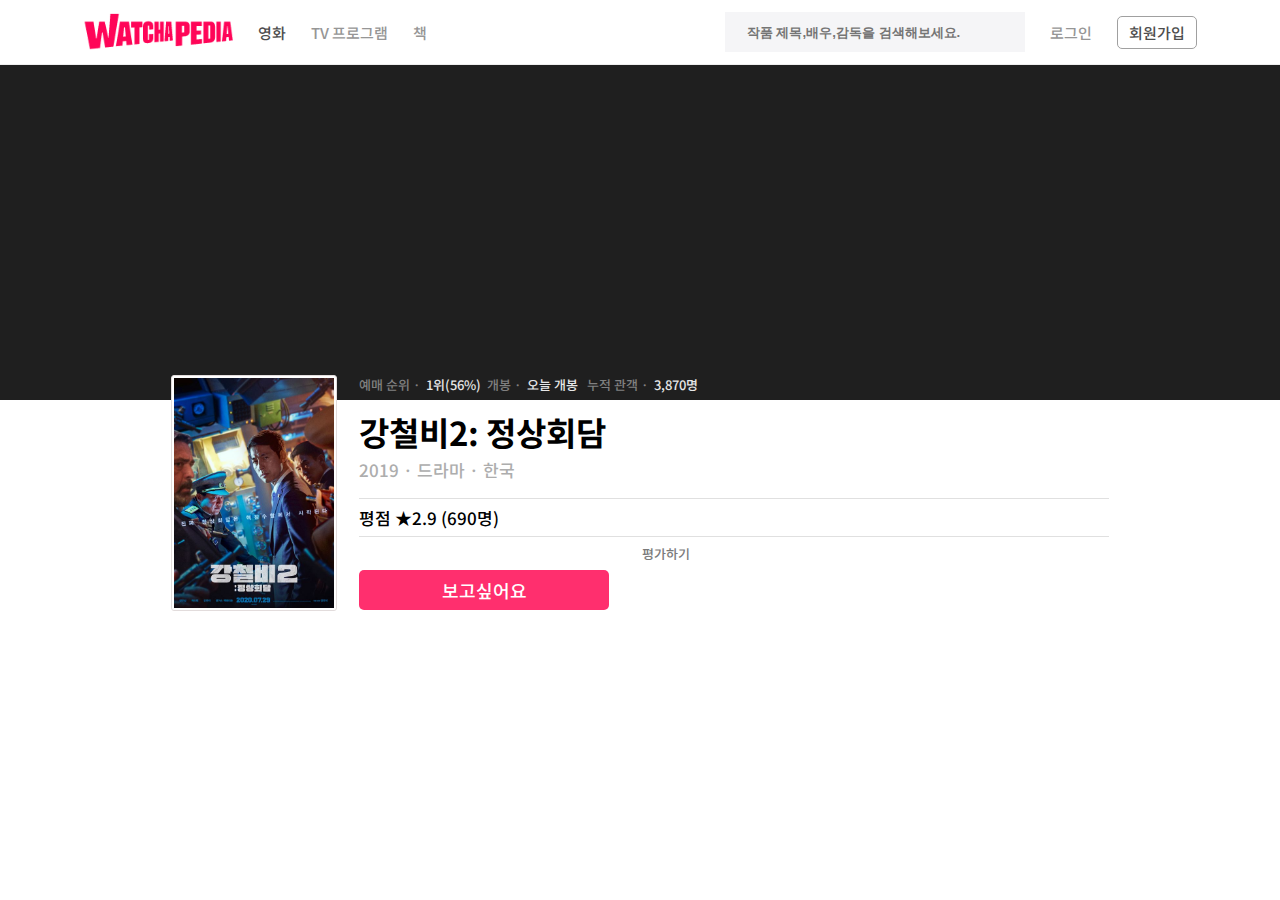
==== contents.html @ 597d0808 "별점 올리기 js 파일 업로드" ====
<!DOCTYPE html>
<html lang="en">

<head>
    <meta charset="UTF-8">
    <meta name="viewport" content="width=device-width, initial-scale=1.0">
    <title>왓차피디아 - 클론 코딩 프로젝트</title>
    <link rel="stylesheet" href="css/style.css">
    <link href="https://fonts.googleapis.com/css2?family=Noto+Sans+KR:wght@400;500;700&display=swap" rel="stylesheet">
    <link rel="stylesheet" href="https://use.fontawesome.com/releases/v5.14.0/css/all.css"
        integrity="sha384-HzLeBuhoNPvSl5KYnjx0BT+WB0QEEqLprO+NBkkk5gbc67FTaL7XIGa2w1L0Xbgc" crossorigin="anonymous">
</head>

<body>
    <!-- 메뉴 헤더입니다. -->
    <header class="menu-box">
        <div class="menu">
            <div class="menu_left">
                <a href="index.html"><img class="menu_logo" src="img/logo.png" /></a>
                <span class="menu_movie">영화</span>
                <span class="menu_tv">TV 프로그램</span>
                <span class="menu_book">책</span>
            </div>
            <div class="menu_right">
                <div class="menu_search-box">
                    <i class="fas fa-search"></i>
                    <input class="menu_search" type="text" placeholder="작품 제목,배우,감독을 검색해보세요.">
                </div>
                <span class="menu_login">로그인</span>
                <span class="menu_sign-up" id="js-signUp">회원가입</span>
            </div>
            <div class="pop_sign-up">
                <img src="img/pop_logo.png" class="pop_logo">
                <span class="pop_title">회원가입</span>
                <form action="">
                    <div class="pop_input-box">
                        <input type="text" placeholder="이름">
                    </div>
                    <div class="pop_input-box">
                        <input type="text" placeholder="이메일">
                    </div>
                    <div class="pop_input-box">
                        <input type="text" placeholder="비밀번호">
                    </div>
                </form>
                <button class="pop_btn">회원가입</button>
                <div class="pop_already">
                    <span>이미 가입하셨나요?&nbsp;</span>
                    <a href="">
                        <span>로그인</span>
                    </a>
                </div>
                <span class="pop_or">OR</span>
                <div class="pop_line-box">
                    <div class="pop_line"></div>
                    <div class="pop_line"></div>
                </div>
                <button class="pop_facebook">
                    <i class="fab fa-facebook-square"></i>
                    <span>Facebook 으로 로그인</span>
                </button>
            </div>
            <div class="overlay"></div>
        </div>
    </header>
    <!-- 여기까지 메뉴 헤더 -->

    <!-- 메뉴바 밑에 콘텐츠 썸네일 -->
    <div class="thumbnail"></div>
    <!-- 여기까지 썸네일 -->

    <!-- 썸네일 밑에 겹쳐있는 콘텐츠 정보들입니다. -->
    <div class="content_info-box">

        <!-- 왼쪽 포스터입니다. -->
        <div class="left-column">
            <img src="img/ironrain.jpg" alt="강철비2: 정상회담">
        </div>
        <!-- 여기까지 왼쪽 포스터 -->

        <!-- 포스터 오른쪽 정보들 입니다. -->
        <div class="right-column">
            <!-- 첫번째 줄 -->
            <div class="content_info">
                <span class="gray">예매 순위 ·&nbsp;</span>
                <span class="white">1위(56%)&nbsp;</span>
                <span class="gray">개봉 ·&nbsp;</span>
                <span class="white">오늘 개봉 &nbsp;</span>
                <span class="gray">누적 관객 ·&nbsp;</span>
                <span class="white">3,870명</span>
            </div>
            <!-- 첫번째 줄 끝 -->

            <!-- 두번째 줄 작품명 -->
            <div class="content_info">
                <span class="content_title">강철비2: 정상회담</span>
            </div>
            <!-- 두번째 줄 작품명 끝 -->

            <!-- 세번째 줄 년도, 장르, 나라-->
            <div class="content_info">
                <span class="content_type">2019 · 드라마 · 한국</span>
            </div>
            <!-- 세번째 줄 년도, 장르, 나라 끝 -->

            <!-- 네번째 줄 평점 -->
            <div class="content_info">
                <span class="content_star">평점 ★2.9 (690명)</span>
            </div>
            <!-- 네번째 줄 평점 끝 -->

            <!-- 마지막 보고싶어요, 별점 평가하기 -->
            <div class="content_info">
                <!-- 보고싶어요 버튼 -->
                <div class="content_info-left">
                    <div class="content_want-see">
                        <i class="fas fa-plus plus-rotate"></i>
                        <span>보고싶어요</span>
                    </div>
                </div>
                <!-- 보고싶어요 버튼 끝 -->

                <!-- 별점 평가하기 -->
                <div class="content_info-right">
                    <span>평가하기</span>
                    <div class="content_info_star">
                        <div class="star_box star1" value="0.5"></div>
                        <i class="far fa-star real-star1 real-star"></i>
                        <div class="star_box star2" value="1"></div>
                        <div class="star_box star3" value="1.5"></div>
                        <i class="far fa-star real-star2 real-star"></i>
                        <div class="star_box star4" value="2"></div>
                        <div class="star_box star5" value="2.5"></div>
                        <i class="far fa-star real-star3 real-star"></i>
                        <div class="star_box star6" value="3"></div>
                        <div class="star_box star7" value="3.5"></div>
                        <i class="far fa-star real-star4 real-star"></i>
                        <div class="star_box star8" value="4"></div>
                        <div class="star_box star9" value="4.5"></div>
                        <i class="far fa-star real-star5 real-star"></i>
                        <div class="star_box star10" value="5"></div>
                    </div>
                </div>
                <!-- 별점 평가하기 끝 -->

            </div>
            <!-- 여기까지가 마지막 줄에 보고싶어요, 별점 평가하기 끝 -->

        </div>
        <!-- 여기까지 오른쪽 정보들 -->
    </div>
    <!-- 여기까지 영화 정보들 입니다 -->
    <script src="js/index.js"></script>
    <script src="js/star.js"></script>
</body>

</html>
---- css/style.css ----
@import "reset.css";
@import "menu.css";
@import "type1_contents.css";
@import "type2_contents.css";
@import "footer.css";
@import "contents.css";
@import "popup.css";

* {
    box-sizing: border-box;
    text-decoration: none;
}

html {
    width: 100%;
    height: 100%;
}

body {
    width: 100%;
    height: 100vh;
    font-family: 'Noto Sans KR', sans-serif;
    font-weight: 500;
}
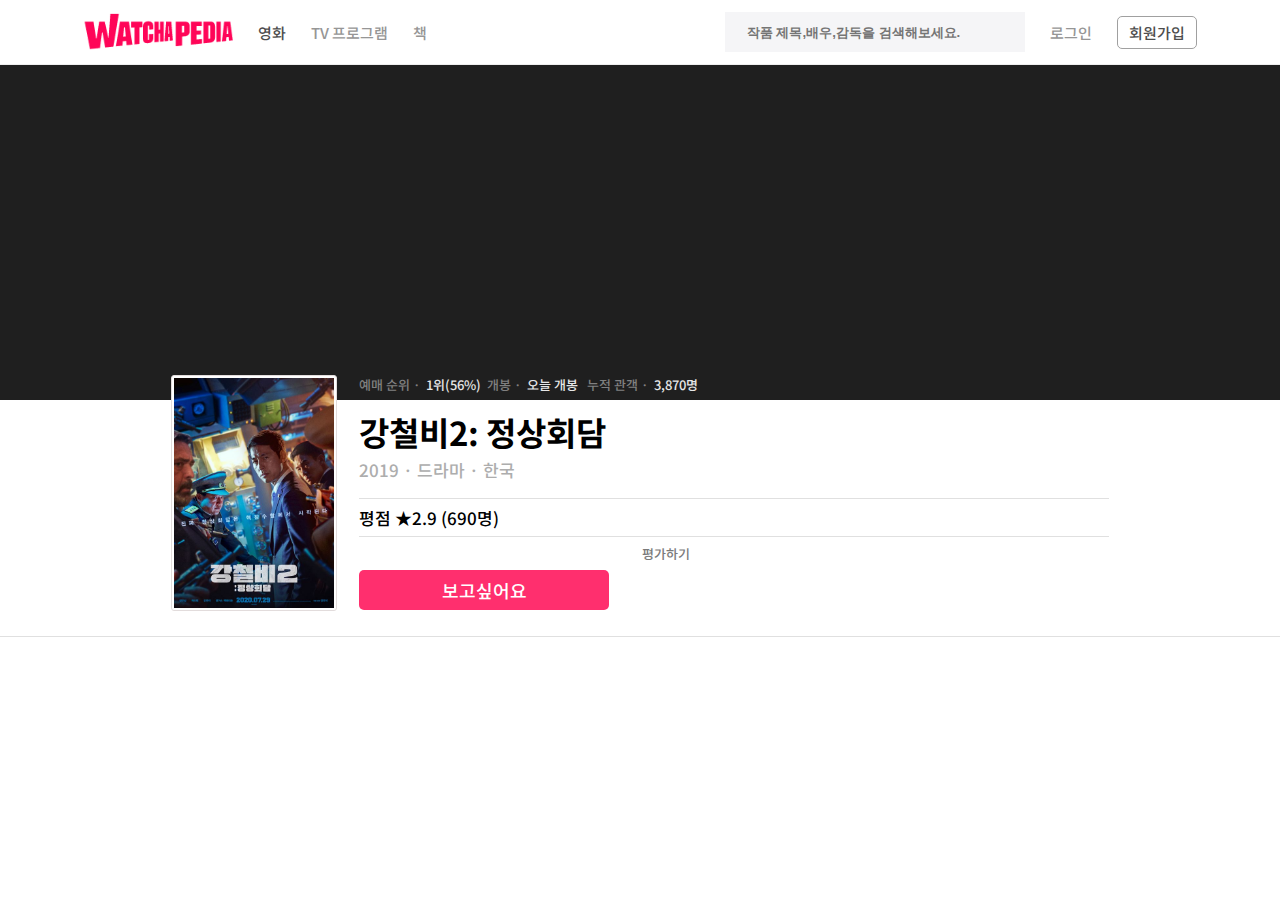
==== commit c98ff191: "자잘한 css 수정" ====
--- a/contents.html
+++ b/contents.html
@@ -29,6 +29,8 @@
                 <span class="menu_login">로그인</span>
                 <span class="menu_sign-up" id="js-signUp">회원가입</span>
             </div>
+
+            <!-- 여기는 회원가입 팝업창입니다 -->
             <div class="pop_sign-up">
                 <img src="img/pop_logo.png" class="pop_logo">
                 <span class="pop_title">회원가입</span>
@@ -60,7 +62,12 @@
                     <span>Facebook 으로 로그인</span>
                 </button>
             </div>
+            <!-- 여기까지 회원가입 팝업창입니다 -->
+
+            <!-- 팝업창 팝업 시 뒷 배경 어둡게 하는 효과를 위한 박스 -->
             <div class="overlay"></div>
+            <!-- 박스는 하나로 끝 -->
+
         </div>
     </header>
     <!-- 여기까지 메뉴 헤더 -->
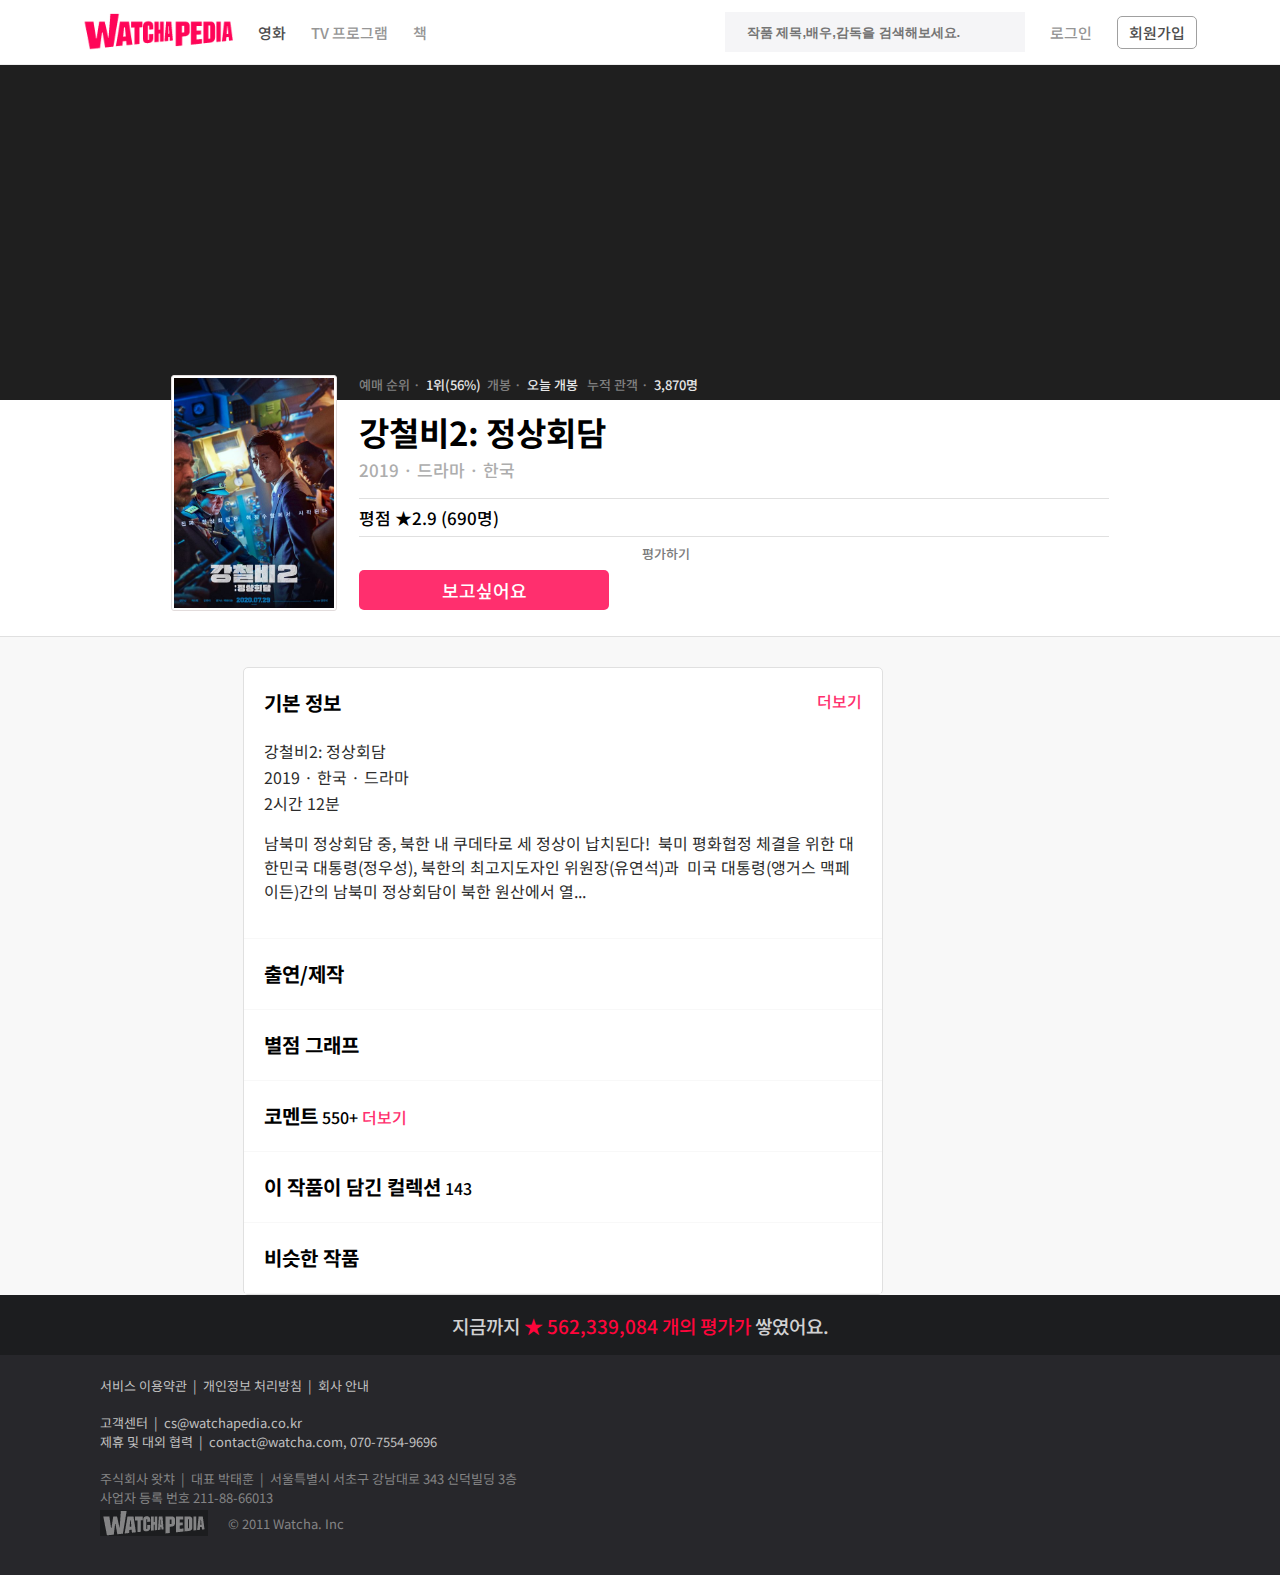
==== commit 50803a14: "contents 페이지에 footer 추가, css 보강 등등" ====
--- a/contents.html
+++ b/contents.html
@@ -157,6 +157,107 @@
         <!-- 여기까지 오른쪽 정보들 -->
     </div>
     <!-- 여기까지 영화 정보들 입니다 -->
+
+    <!-- 여기서부터 메인 컨텐츠 박스입니다 -->
+    <main class="contents_main-box">
+        <div class="contents_middle-box">
+            <div class="contents_contents-box">
+                <!-- 첫번째(기본정보) 박스입니다 -->
+                <div class="contents_contents_column">
+                    <div>
+                        <span class="contents_contents_title">기본 정보</span>
+
+                        <!-- 기본정보 더보기 링크 연결해주세요 -->
+                        <a href="">
+                            <span class="contents_contents_more">더보기</span>
+                        </a>
+                        <!-- 여기입니다 -->
+
+                    </div>
+                    <span class="contents_contents_name contents_info">강철비2: 정상회담</span>
+                    <span class="contents_contents_info contents_info">2019 · 한국 · 드라마</span>
+                    <span class="contents_contents_runtime contents_info">2시간 12분</span>
+                    <span class="contents_contents_summary contents_info">
+                        남북미 정상회담 중, 북한 내 쿠데타로 세 정상이 납치된다!&nbsp;
+                        북미 평화협정 체결을 위한 대한민국 대통령(정우성), 북한의 최고지도자인 위원장(유연석)과&nbsp;
+                        미국 대통령(앵거스 맥페이든)간의 남북미 정상회담이 북한 원산에서 열...
+                    </span>
+                </div>
+                <!-- 첫번째(기본정보) 끝입니다 -->
+
+                <div class="contents_contents_column">
+                    <span class="contents_contents_title">출연/제작</span>
+                </div>
+                <div class="contents_contents_column">
+                    <span class="contents_contents_title">별점 그래프</span>
+                </div>
+                <div class="contents_contents_column">
+                    <div>
+                        <span class="contents_contents_title">코멘트</span>
+                        <span class="contents_contents_title-number">550+</span>
+
+                        <!-- 코멘트 더보기 링크 연결해주세요 -->
+                        <a href="">
+                            <span class="contents_contents_more">더보기</span>
+                        </a>
+                        <!-- 여기입니다 -->
+
+                    </div>
+                </div>
+                <div class="contents_contents_column">
+                    <div>
+                        <span class="contents_contents_title">이 작품이 담긴 컬렉션</span>
+                        <span class="contents_contents_title-number">143</span>
+                    </div>
+                </div>
+                <div class="contents_contents_column">
+                    <span class="contents_contents_title">비슷한 작품</span>
+                </div>
+            </div>
+            <div class="contents_side-box"></div>
+        </div>
+    </main>
+    <!-- 여기까지 메인 컨텐츠 박스였습니다 -->
+    <footer>
+        <div class="small-box ">
+            <span class="review">
+                지금까지&nbsp;
+            </span>
+            <span class="review review-red">
+                ★ 562,339,084 개의 평가가&nbsp;
+            </span>
+            <span class="review">
+                쌓였어요.
+            </span>
+        </div>
+        <div class="big-box">
+            <div class="first-column column">
+                <span class="footer_info">
+                    서비스 이용약관 &nbsp;|&nbsp; 개인정보 처리방침 &nbsp;|&nbsp; 회사 안내
+                </span>
+            </div>
+            <div class="second-column column">
+                <span class="footer_info">
+                    고객센터 &nbsp;|&nbsp; cs@watchapedia.co.kr
+                </span>
+                <span class="footer_info">
+                    제휴 및 대외 협력 &nbsp;|&nbsp; contact@watcha.com, 070-7554-9696
+                </span>
+            </div>
+            <div class="third-column column">
+                <span class="footer_info">
+                    주식회사 왓챠 &nbsp;|&nbsp; 대표 박태훈 &nbsp;|&nbsp; 서울특별시 서초구 강남대로 343 신덕빌딩 3층
+                </span>
+                <span class="footer_info">
+                    사업자 등록 번호 211-88-66013
+                </span>
+                <div class="footer_info">
+                    <img src="img/footer_logo.png" class="footer_logo">
+                    <span class="footer_info">© 2011 Watcha. Inc</span>
+                </div>
+            </div>
+        </div>
+    </footer>
     <script src="js/index.js"></script>
     <script src="js/star.js"></script>
 </body>
--- a/css/style.css
+++ b/css/style.css
@@ -5,6 +5,7 @@
 @import "footer.css";
 @import "contents.css";
 @import "popup.css";
+@import "contents_main.css";
 
 * {
     box-sizing: border-box;
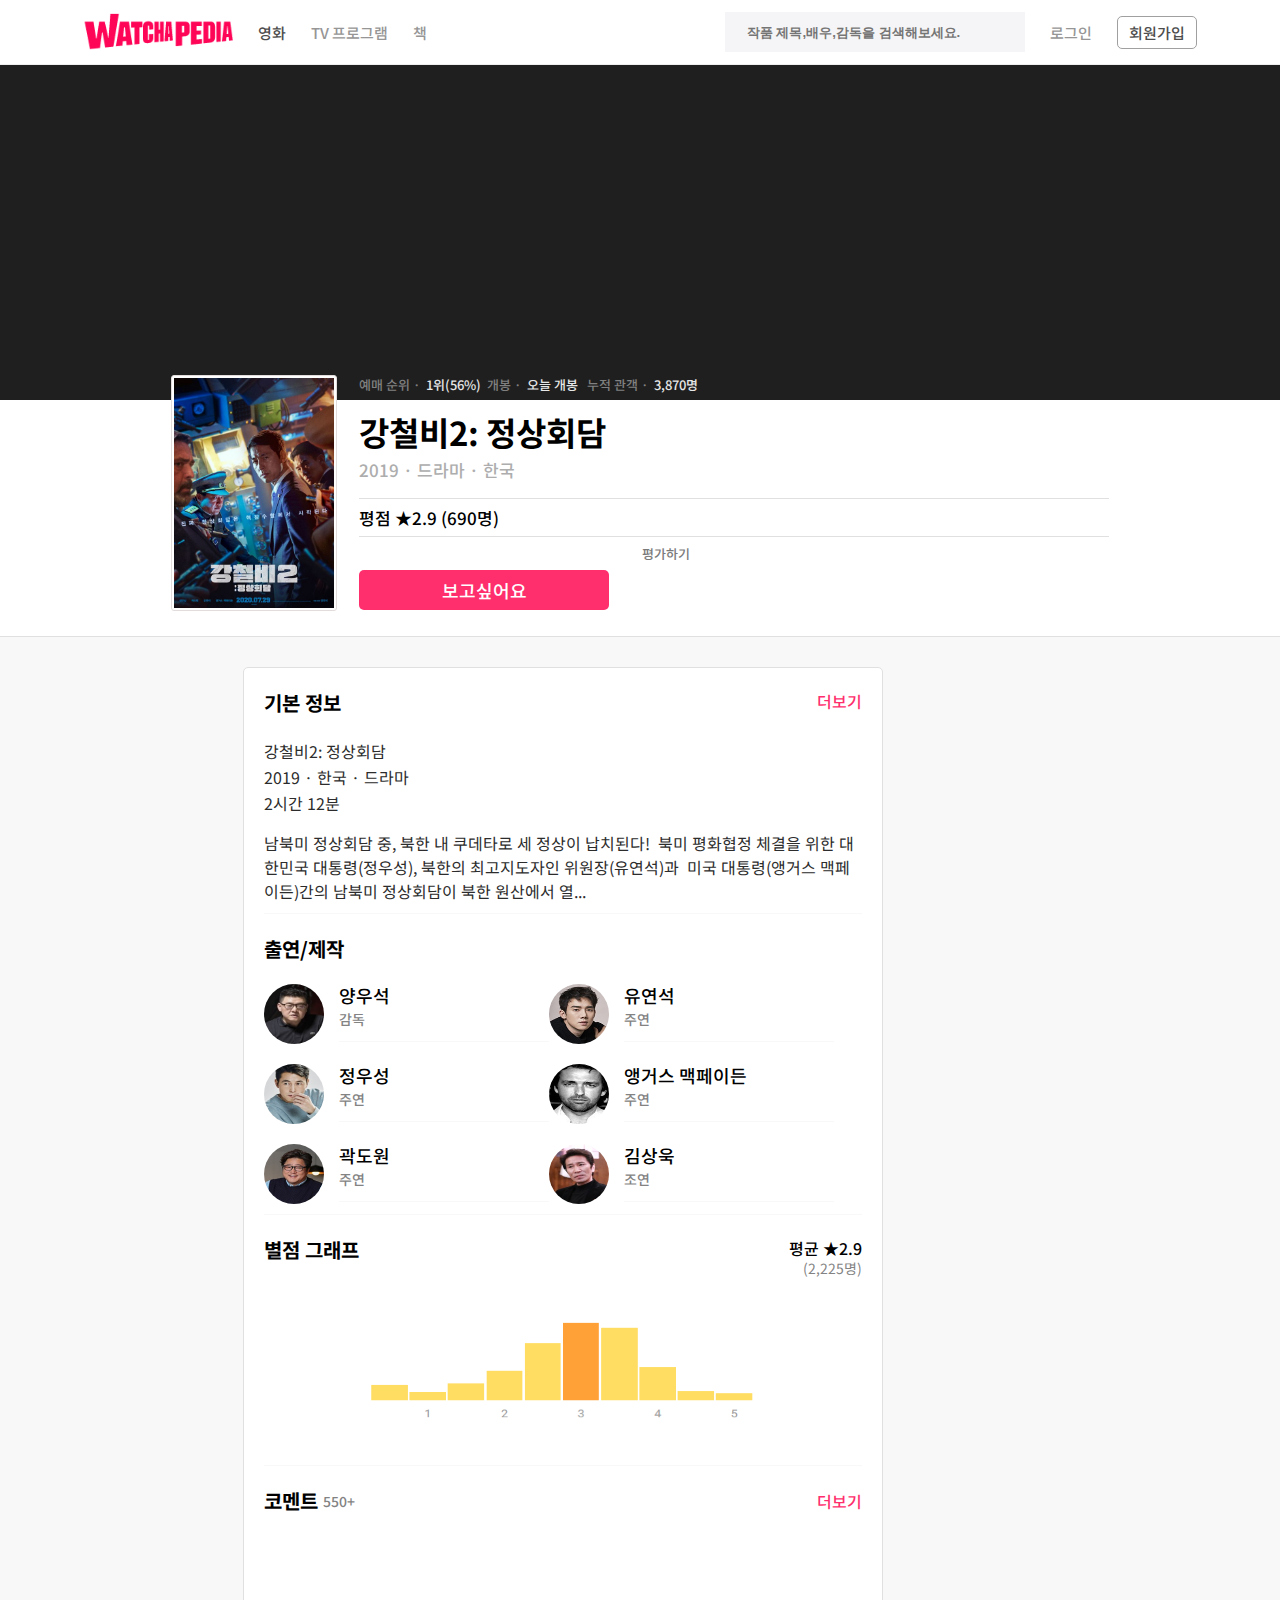
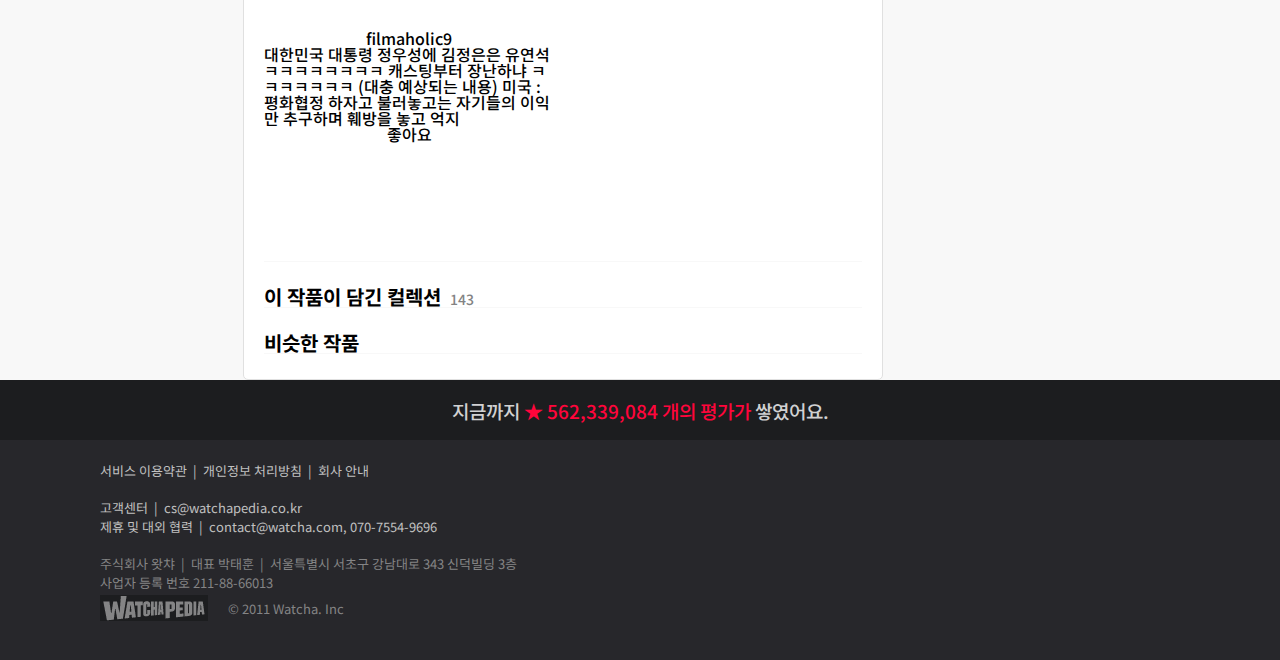
==== commit fb687d48: "contents 페이지 추가중" ====
--- a/contents.html
+++ b/contents.html
@@ -185,16 +185,82 @@
                 </div>
                 <!-- 첫번째(기본정보) 끝입니다 -->
 
+                <!-- 두번째(출연/제작) 시작 -->
                 <div class="contents_contents_column">
                     <span class="contents_contents_title">출연/제작</span>
-                </div>
-                <div class="contents_contents_column">
-                    <span class="contents_contents_title">별점 그래프</span>
-                </div>
+                    <div class="contents_contents_container">
+                        <div class="contents_contents_content">
+                            <div class="contents_contents_profile">
+                                <img src="img/yang.jfif" alt="양우석" class="profile_img">
+                                <div>
+                                    <span class="profile_name">양우석</span>
+                                    <span class="profile_job">감독</span>
+                                </div>
+                            </div>
+                            <div class="contents_contents_profile">
+                                <img src="img/actor1.jfif" alt="정우성" class="profile_img">
+                                <div>
+                                    <span class="profile_name">정우성</span>
+                                    <span class="profile_job">주연</span>
+                                </div>
+                            </div>
+                            <div class="contents_contents_profile">
+                                <img src="img/actor2.jfif" alt="곽도원" class="profile_img">
+                                <div>
+                                    <span class="profile_name">곽도원</span>
+                                    <span class="profile_job">주연</span>
+                                </div>
+                            </div>
+                        </div>
+                        <div class="contents_contents_content">
+                            <div class="contents_contents_profile">
+                                <img src="img/actor3.jfif" alt="유연석" class="profile_img">
+                                <div>
+                                    <span class="profile_name">유연석</span>
+                                    <span class="profile_job">주연</span>
+                                </div>
+                            </div>
+                            <div class="contents_contents_profile">
+                                <img src="img/actor4.jfif" alt="앵거스 맥페이든" class="profile_img">
+                                <div>
+                                    <span class="profile_name">앵거스 맥페이든</span>
+                                    <span class="profile_job">주연</span>
+                                </div>
+                            </div>
+                            <div class="contents_contents_profile">
+                                <img src="img/actor5.jfif" alt="김상욱" class="profile_img">
+                                <div>
+                                    <span class="profile_name">김상욱</span>
+                                    <span class="profile_job">조연</span>
+                                </div>
+                            </div>
+                        </div>
+                    </div>
+                </div>
+                <!-- 두번째(출연/제작) 끝 -->
+
+                <!-- 세번째(별점 그래프) 시작 -->
                 <div class="contents_contents_column">
                     <div>
-                        <span class="contents_contents_title">코멘트</span>
-                        <span class="contents_contents_title-number">550+</span>
+                        <span class="contents_contents_title">별점 그래프</span>
+                        <div>
+                            <span class="star_average">평균 ★2.9</span>
+                            <span class="star_people">(2,225명)</span>
+                        </div>
+                    </div>
+                    <div class="contents_contents_star-box">
+                        <img src="img/star_graph.png" alt="별점 그래프" class="star-graph">
+                    </div>
+                </div>
+                <!-- 세번째(별점 그래프) 끝 -->
+
+                <!-- 네번째(코멘트) 시작 -->
+                <div class="contents_contents_column">
+                    <div>
+                        <div>
+                            <span class="contents_contents_title">코멘트</span>
+                            <span class="contents_contents_title-number">550+</span>
+                        </div>
 
                         <!-- 코멘트 더보기 링크 연결해주세요 -->
                         <a href="">
@@ -203,7 +269,27 @@
                         <!-- 여기입니다 -->
 
                     </div>
-                </div>
+                    <div class="contents_contents_comment-container">
+                        <div class="comment-box">
+                            <div class="comment_user">
+                                <img src="" alt="" class="comment_user-img">
+                                <span class="user_name">filmaholic9</span>
+                            </div>
+                            <div class="comment_comment">
+                                대한민국 대통령 정우성에 김정은은 유연석 ㅋㅋㅋㅋㅋㅋㅋㅋ 캐스팅부터 장난하냐 ㅋㅋㅋㅋㅋㅋㅋ
+                                (대충 예상되는 내용)
+                                미국 : 평화협정 하자고 불러놓고는 자기들의 이익만 추구하며 훼방을 놓고 억지
+                            </div>
+                            <div class="comment_feel">
+                                <span class="comment_feel-good"></span>
+                                <div class="comment_feel-comment"></div>
+                            </div>
+                            <div class="comment_click-good">좋아요</div>
+                        </div>
+                    </div>
+                </div>
+                <!-- 네번째(코멘트) 끝 -->
+
                 <div class="contents_contents_column">
                     <div>
                         <span class="contents_contents_title">이 작품이 담긴 컬렉션</span>
--- a/css/style.css
+++ b/css/style.css
@@ -6,6 +6,8 @@
 @import "contents.css";
 @import "popup.css";
 @import "contents_main.css";
+@import "profile.css";
+@import "comment.css";
 
 * {
     box-sizing: border-box;
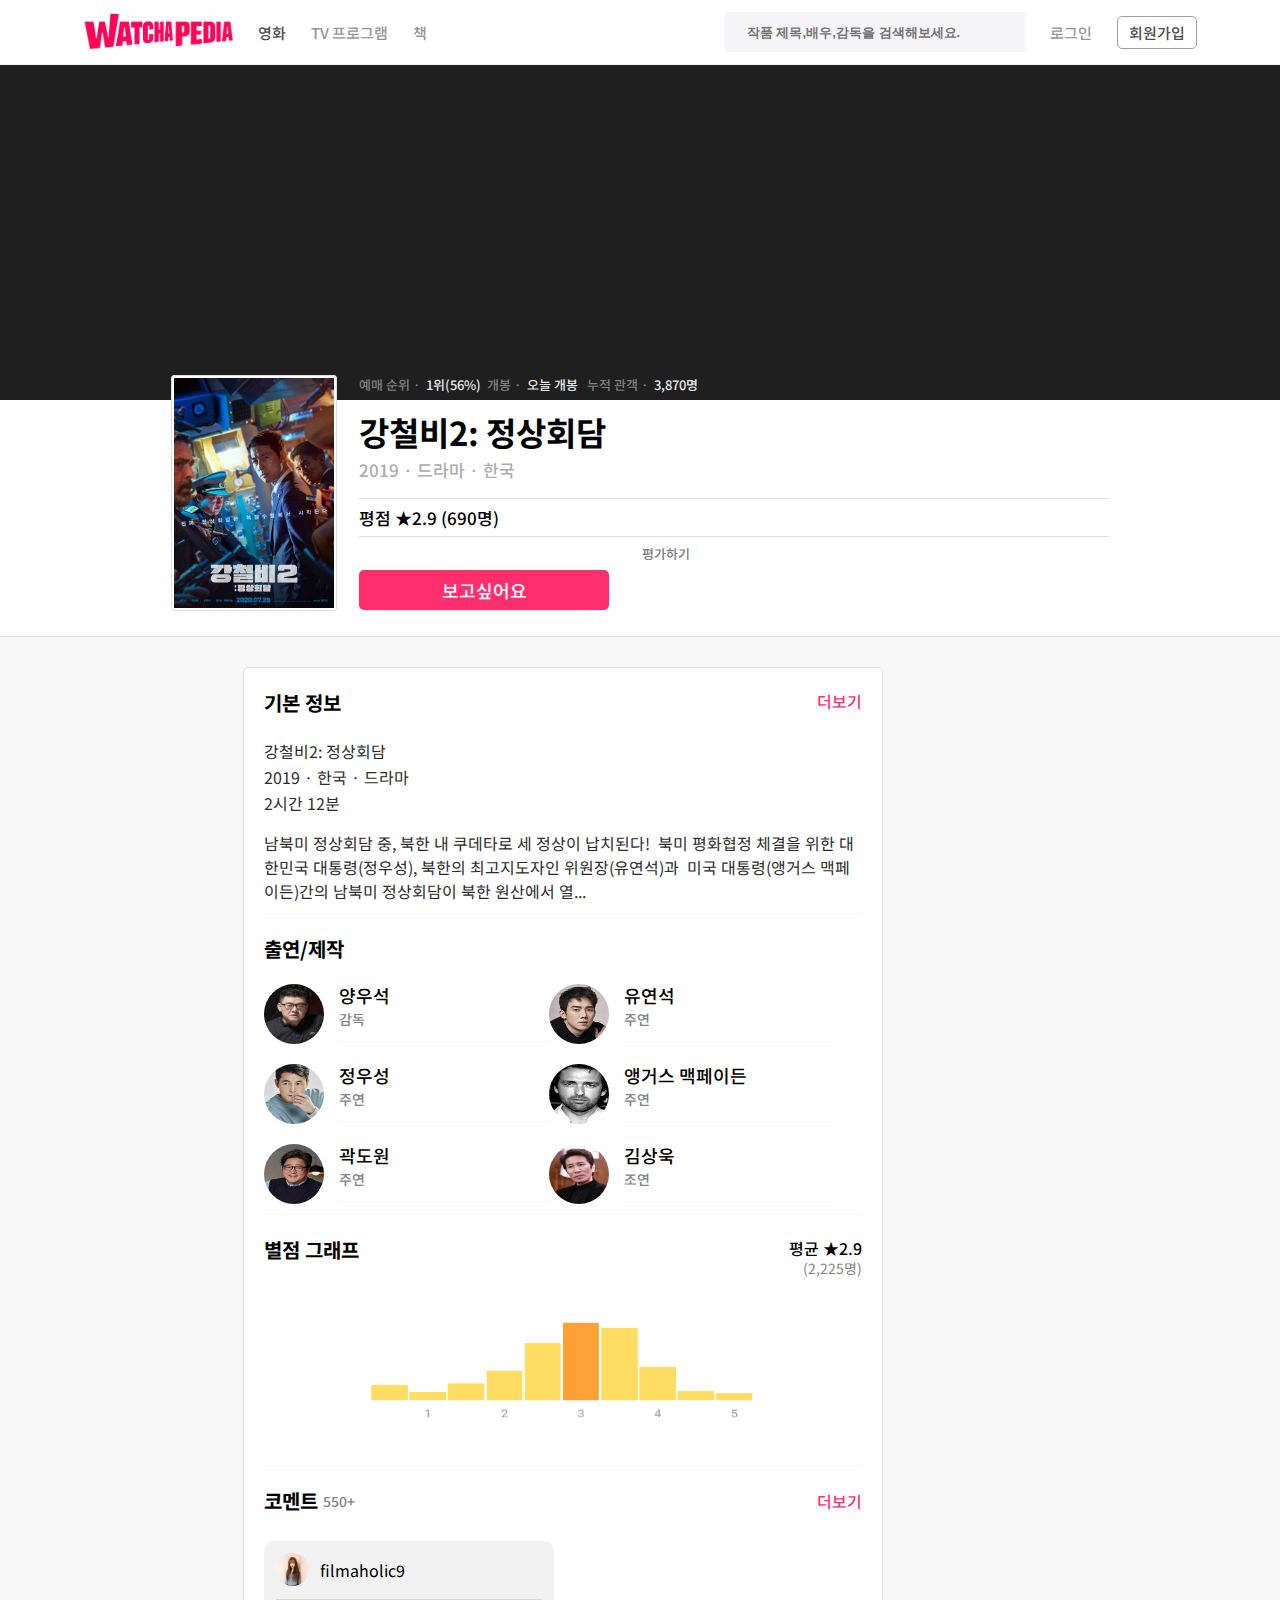
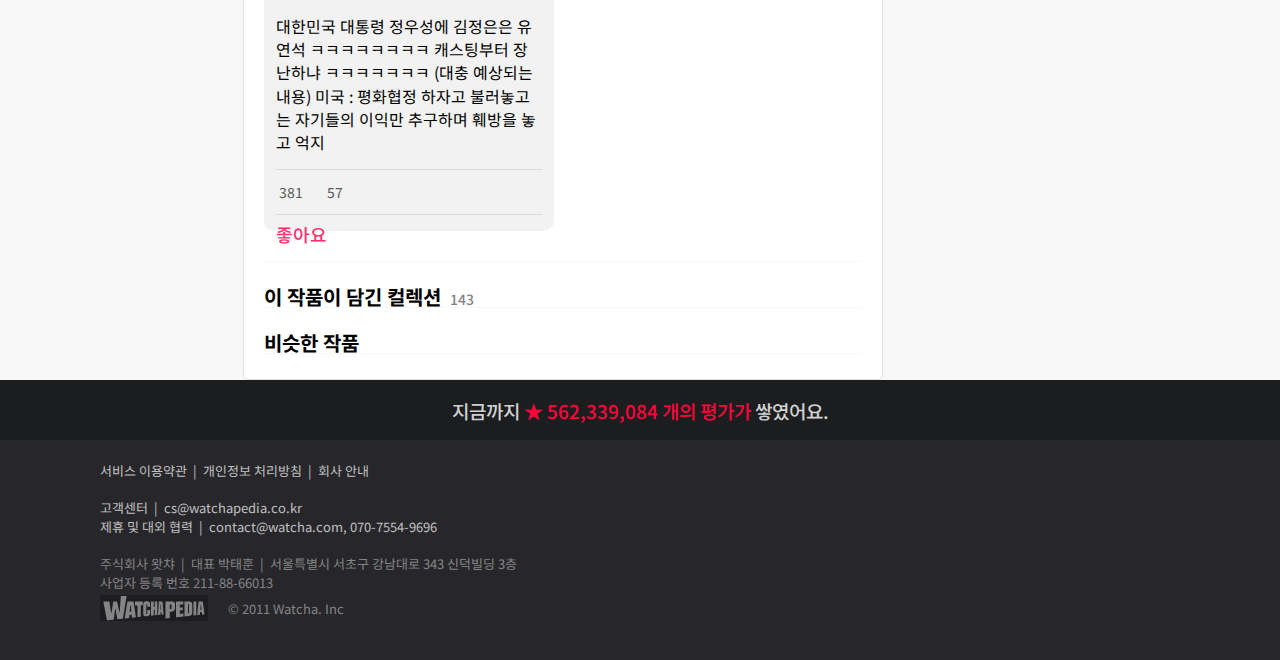
==== commit 57c822ef: "comment 완성" ====
--- a/contents.html
+++ b/contents.html
@@ -256,7 +256,7 @@
 
                 <!-- 네번째(코멘트) 시작 -->
                 <div class="contents_contents_column">
-                    <div>
+                    <div class="column_column">
                         <div>
                             <span class="contents_contents_title">코멘트</span>
                             <span class="contents_contents_title-number">550+</span>
@@ -270,9 +270,9 @@
 
                     </div>
                     <div class="contents_contents_comment-container">
-                        <div class="comment-box">
+                        <div class="comment-nemo">
                             <div class="comment_user">
-                                <img src="" alt="" class="comment_user-img">
+                                <img src="img/user_profile.jfif" class="comment_user-img">
                                 <span class="user_name">filmaholic9</span>
                             </div>
                             <div class="comment_comment">
@@ -281,8 +281,14 @@
                                 미국 : 평화협정 하자고 불러놓고는 자기들의 이익만 추구하며 훼방을 놓고 억지
                             </div>
                             <div class="comment_feel">
-                                <span class="comment_feel-good"></span>
-                                <div class="comment_feel-comment"></div>
+                                <span class="comment_feel-good">
+                                    <i class="fas fa-thumbs-up"></i>
+                                    381
+                                </span>
+                                <span class="comment_feel-comment">
+                                    <i class="fas fa-comment"></i>
+                                    57
+                                </span>
                             </div>
                             <div class="comment_click-good">좋아요</div>
                         </div>
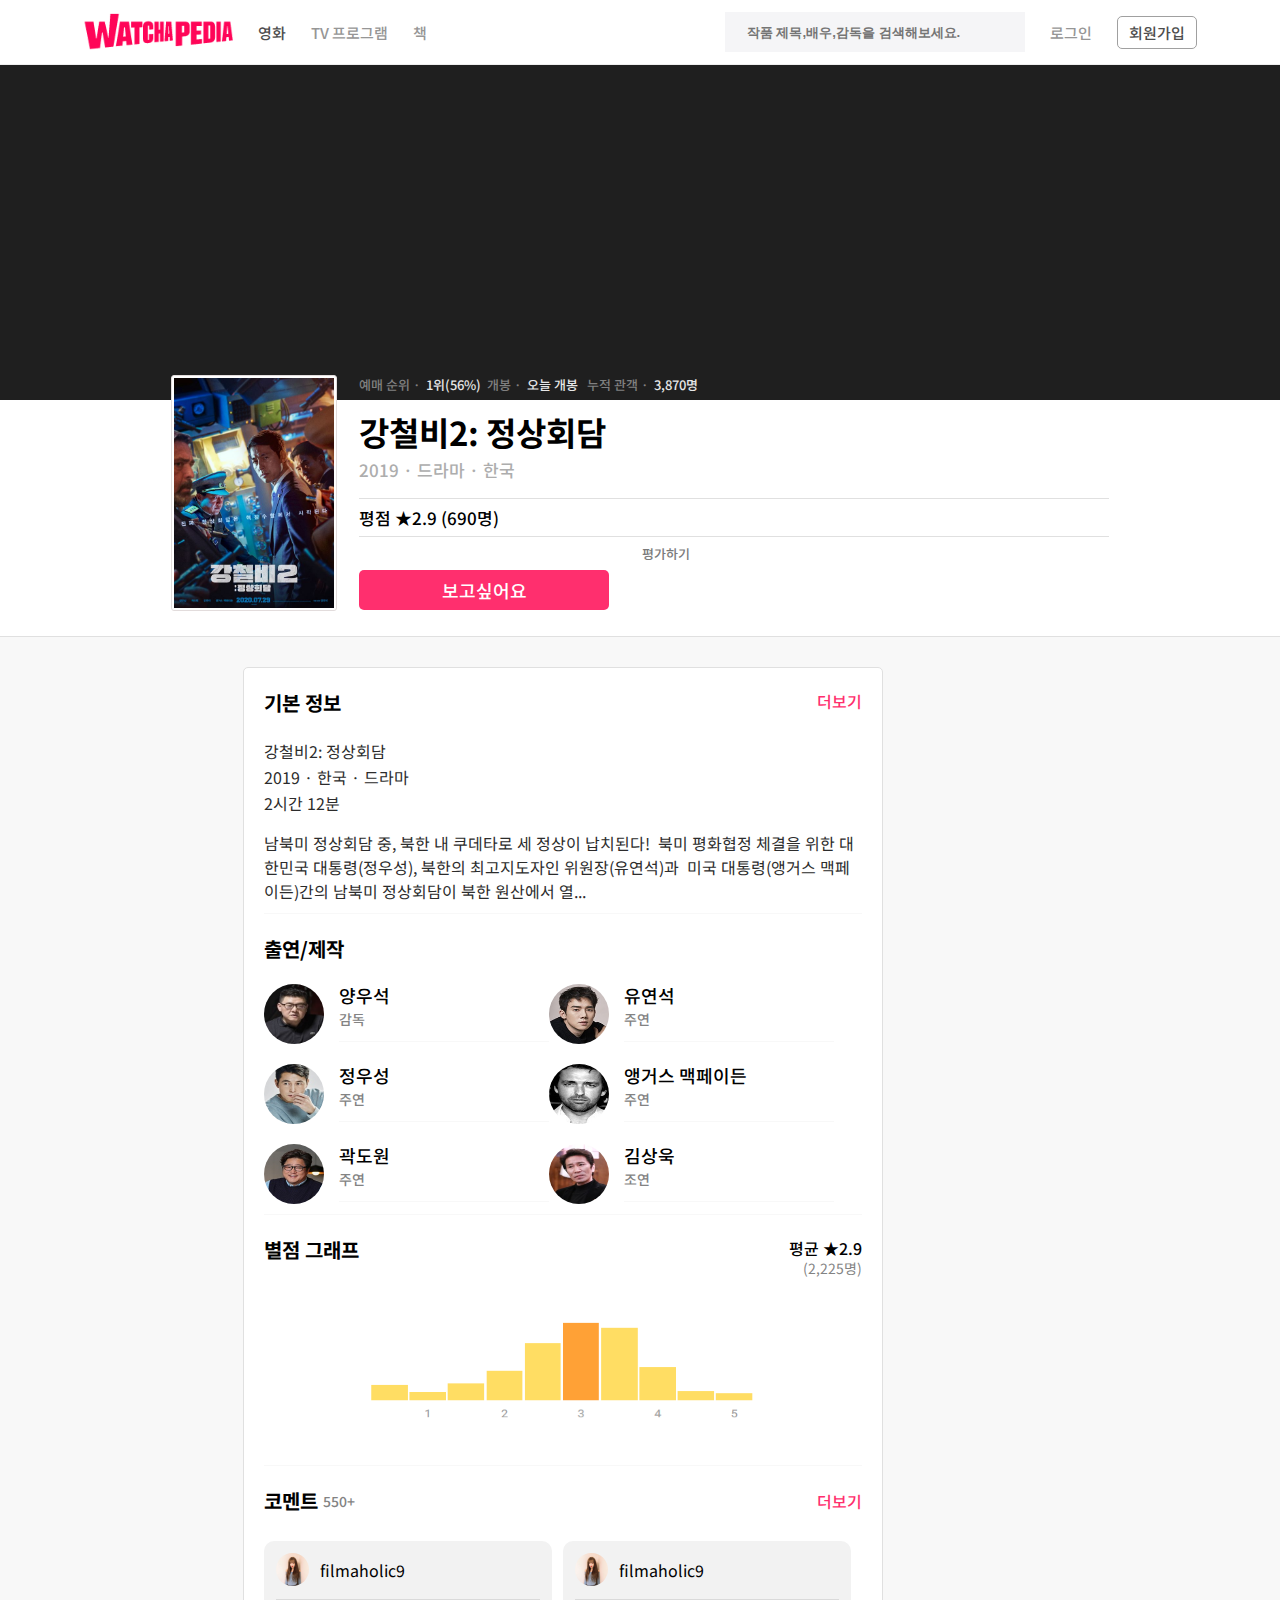
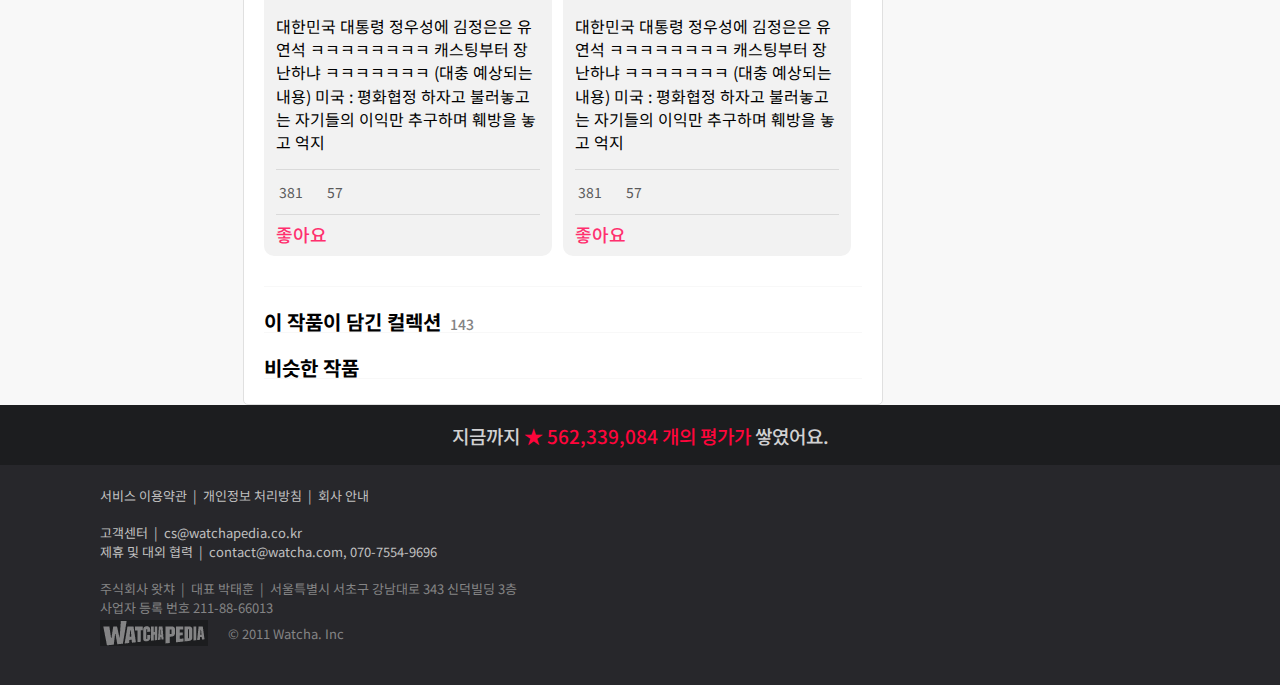
==== commit 36edbd18: "Edit comment.css" ====
--- a/contents.html
+++ b/contents.html
@@ -292,6 +292,28 @@
                             </div>
                             <div class="comment_click-good">좋아요</div>
                         </div>
+                        <div class="comment-nemo">
+                            <div class="comment_user">
+                                <img src="img/user_profile.jfif" class="comment_user-img">
+                                <span class="user_name">filmaholic9</span>
+                            </div>
+                            <div class="comment_comment">
+                                대한민국 대통령 정우성에 김정은은 유연석 ㅋㅋㅋㅋㅋㅋㅋㅋ 캐스팅부터 장난하냐 ㅋㅋㅋㅋㅋㅋㅋ
+                                (대충 예상되는 내용)
+                                미국 : 평화협정 하자고 불러놓고는 자기들의 이익만 추구하며 훼방을 놓고 억지
+                            </div>
+                            <div class="comment_feel">
+                                <span class="comment_feel-good">
+                                    <i class="fas fa-thumbs-up"></i>
+                                    381
+                                </span>
+                                <span class="comment_feel-comment">
+                                    <i class="fas fa-comment"></i>
+                                    57
+                                </span>
+                            </div>
+                            <div class="comment_click-good">좋아요</div>
+                        </div>
                     </div>
                 </div>
                 <!-- 네번째(코멘트) 끝 -->
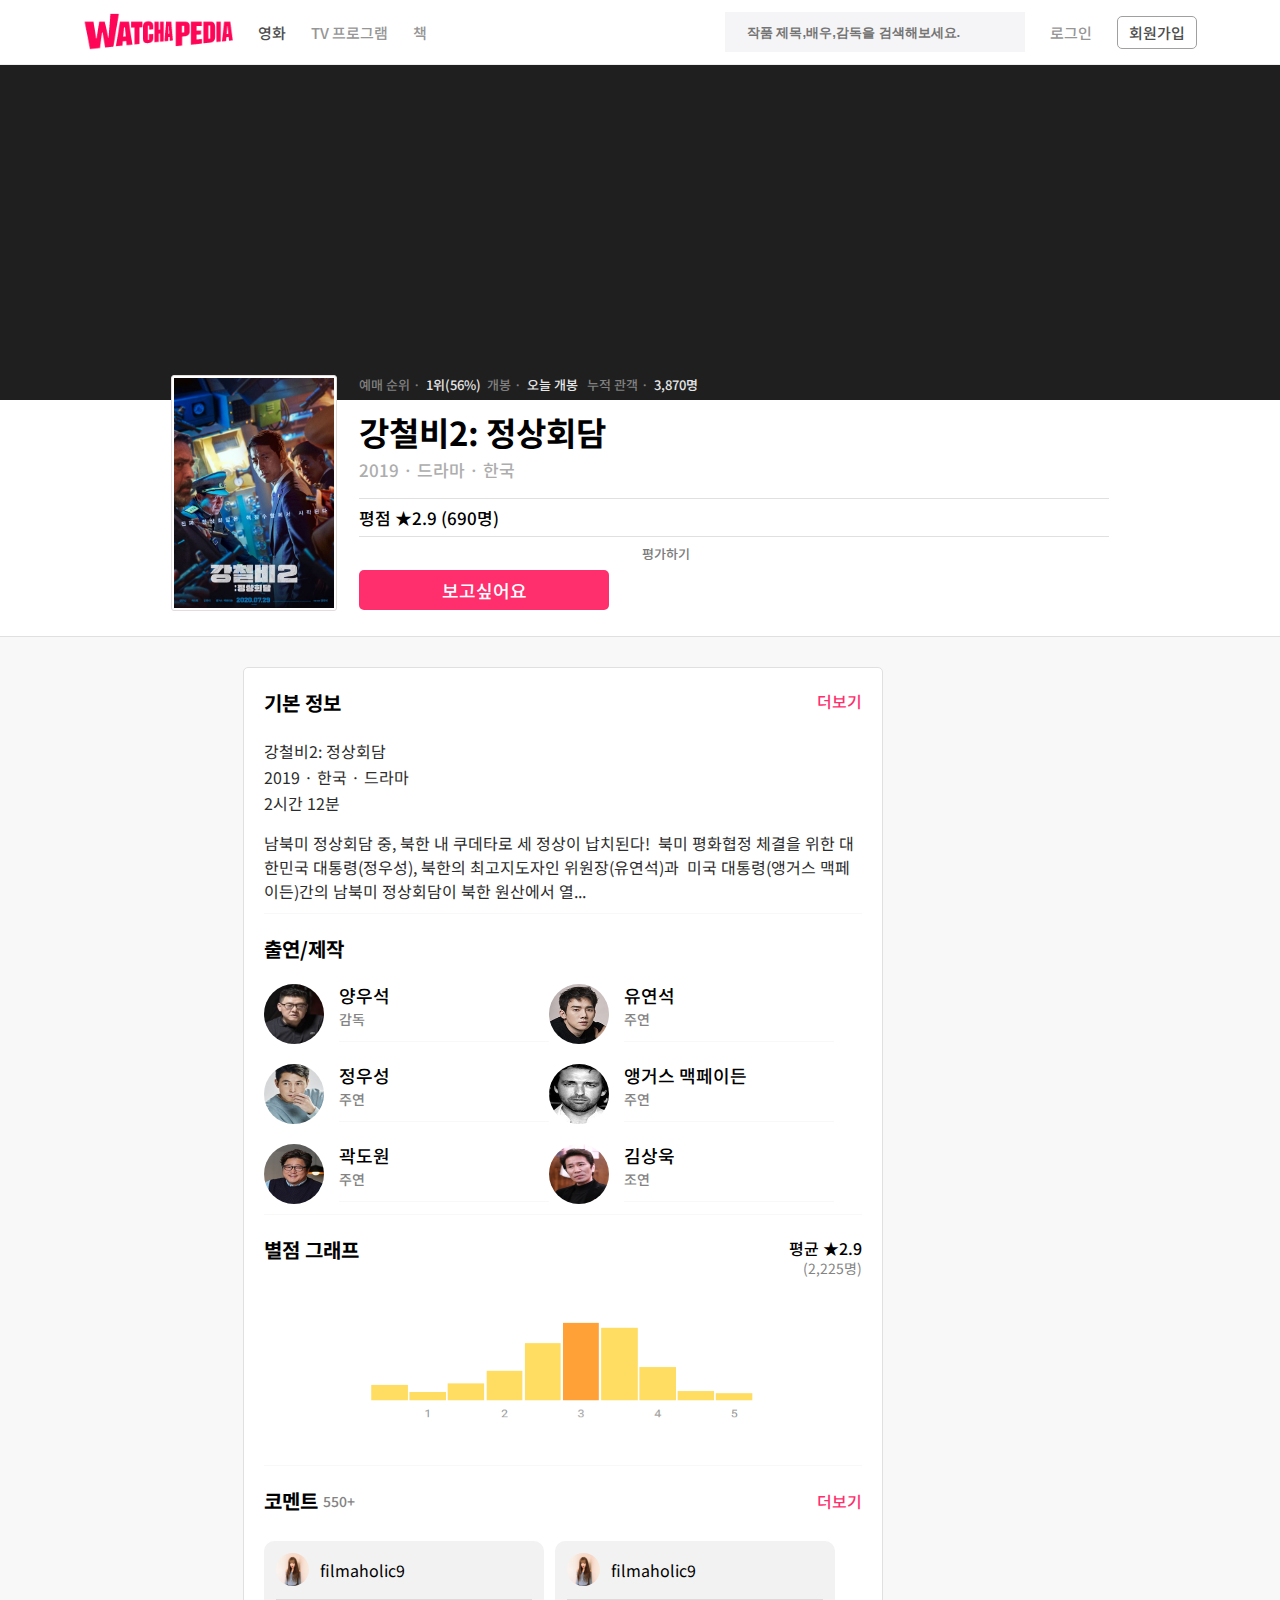
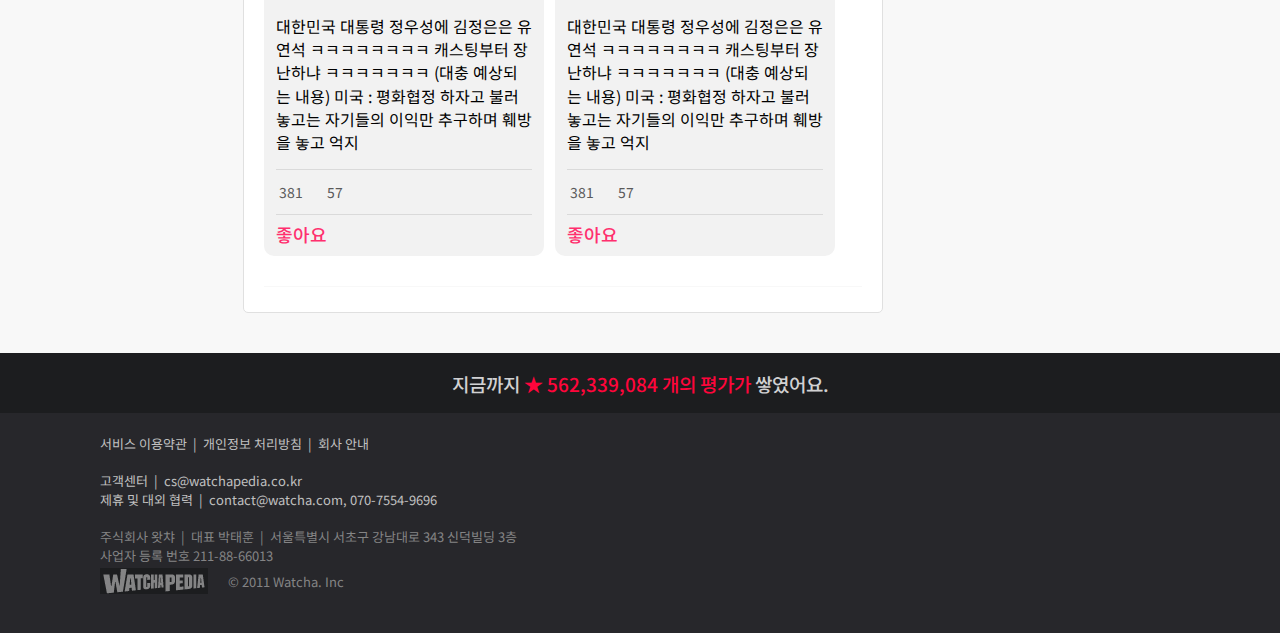
==== commit 5e35fcfa: "add" ====
--- a/contents.html
+++ b/contents.html
@@ -129,7 +129,7 @@
 
                 <!-- 별점 평가하기 -->
                 <div class="content_info-right">
-                    <span>평가하기</span>
+                    <span class="js-leaveStar">평가하기</span>
                     <div class="content_info_star">
                         <div class="star_box star1" value="0.5"></div>
                         <i class="far fa-star real-star1 real-star"></i>
@@ -161,171 +161,179 @@
     <!-- 여기서부터 메인 컨텐츠 박스입니다 -->
     <main class="contents_main-box">
         <div class="contents_middle-box">
-            <div class="contents_contents-box">
-                <!-- 첫번째(기본정보) 박스입니다 -->
-                <div class="contents_contents_column">
-                    <div>
-                        <span class="contents_contents_title">기본 정보</span>
-
-                        <!-- 기본정보 더보기 링크 연결해주세요 -->
-                        <a href="">
-                            <span class="contents_contents_more">더보기</span>
-                        </a>
-                        <!-- 여기입니다 -->
-
-                    </div>
-                    <span class="contents_contents_name contents_info">강철비2: 정상회담</span>
-                    <span class="contents_contents_info contents_info">2019 · 한국 · 드라마</span>
-                    <span class="contents_contents_runtime contents_info">2시간 12분</span>
-                    <span class="contents_contents_summary contents_info">
-                        남북미 정상회담 중, 북한 내 쿠데타로 세 정상이 납치된다!&nbsp;
-                        북미 평화협정 체결을 위한 대한민국 대통령(정우성), 북한의 최고지도자인 위원장(유연석)과&nbsp;
-                        미국 대통령(앵거스 맥페이든)간의 남북미 정상회담이 북한 원산에서 열...
+            <div>
+                <div class="leave-comment-box">
+                    <span class="go-leave-comment">
+                        이 작품에 대한 준혁 님의 평가를 글로 남겨보세요.
                     </span>
-                </div>
-                <!-- 첫번째(기본정보) 끝입니다 -->
-
-                <!-- 두번째(출연/제작) 시작 -->
-                <div class="contents_contents_column">
-                    <span class="contents_contents_title">출연/제작</span>
-                    <div class="contents_contents_container">
-                        <div class="contents_contents_content">
-                            <div class="contents_contents_profile">
-                                <img src="img/yang.jfif" alt="양우석" class="profile_img">
-                                <div>
-                                    <span class="profile_name">양우석</span>
-                                    <span class="profile_job">감독</span>
-                                </div>
-                            </div>
-                            <div class="contents_contents_profile">
-                                <img src="img/actor1.jfif" alt="정우성" class="profile_img">
-                                <div>
-                                    <span class="profile_name">정우성</span>
-                                    <span class="profile_job">주연</span>
-                                </div>
-                            </div>
-                            <div class="contents_contents_profile">
-                                <img src="img/actor2.jfif" alt="곽도원" class="profile_img">
-                                <div>
-                                    <span class="profile_name">곽도원</span>
-                                    <span class="profile_job">주연</span>
-                                </div>
-                            </div>
-                        </div>
-                        <div class="contents_contents_content">
-                            <div class="contents_contents_profile">
-                                <img src="img/actor3.jfif" alt="유연석" class="profile_img">
-                                <div>
-                                    <span class="profile_name">유연석</span>
-                                    <span class="profile_job">주연</span>
-                                </div>
-                            </div>
-                            <div class="contents_contents_profile">
-                                <img src="img/actor4.jfif" alt="앵거스 맥페이든" class="profile_img">
-                                <div>
-                                    <span class="profile_name">앵거스 맥페이든</span>
-                                    <span class="profile_job">주연</span>
-                                </div>
-                            </div>
-                            <div class="contents_contents_profile">
-                                <img src="img/actor5.jfif" alt="김상욱" class="profile_img">
-                                <div>
-                                    <span class="profile_name">김상욱</span>
-                                    <span class="profile_job">조연</span>
-                                </div>
-                            </div>
-                        </div>
-                    </div>
-                </div>
-                <!-- 두번째(출연/제작) 끝 -->
-
-                <!-- 세번째(별점 그래프) 시작 -->
-                <div class="contents_contents_column">
-                    <div>
-                        <span class="contents_contents_title">별점 그래프</span>
+                    <span class="leave-comment">코멘트 남기기</span>
+                </div>
+                <div class="contents_contents-box">
+                    <!-- 첫번째(기본정보) 박스입니다 -->
+                    <div class="contents_contents_column">
                         <div>
-                            <span class="star_average">평균 ★2.9</span>
-                            <span class="star_people">(2,225명)</span>
-                        </div>
-                    </div>
-                    <div class="contents_contents_star-box">
-                        <img src="img/star_graph.png" alt="별점 그래프" class="star-graph">
-                    </div>
-                </div>
-                <!-- 세번째(별점 그래프) 끝 -->
-
-                <!-- 네번째(코멘트) 시작 -->
-                <div class="contents_contents_column">
-                    <div class="column_column">
+                            <span class="contents_contents_title">기본 정보</span>
+
+                            <!-- 기본정보 더보기 링크 연결해주세요 -->
+                            <a href="">
+                                <span class="contents_contents_more">더보기</span>
+                            </a>
+                            <!-- 여기입니다 -->
+
+                        </div>
+                        <span class="contents_contents_name contents_info">강철비2: 정상회담</span>
+                        <span class="contents_contents_info contents_info">2019 · 한국 · 드라마</span>
+                        <span class="contents_contents_runtime contents_info">2시간 12분</span>
+                        <span class="contents_contents_summary contents_info">
+                            남북미 정상회담 중, 북한 내 쿠데타로 세 정상이 납치된다!&nbsp;
+                            북미 평화협정 체결을 위한 대한민국 대통령(정우성), 북한의 최고지도자인 위원장(유연석)과&nbsp;
+                            미국 대통령(앵거스 맥페이든)간의 남북미 정상회담이 북한 원산에서 열...
+                        </span>
+                    </div>
+                    <!-- 첫번째(기본정보) 끝입니다 -->
+
+                    <!-- 두번째(출연/제작) 시작 -->
+                    <div class="contents_contents_column">
+                        <span class="contents_contents_title">출연/제작</span>
+                        <div class="contents_contents_container">
+                            <div class="contents_contents_content">
+                                <div class="contents_contents_profile">
+                                    <img src="img/yang.jfif" alt="양우석" class="profile_img">
+                                    <div>
+                                        <span class="profile_name">양우석</span>
+                                        <span class="profile_job">감독</span>
+                                    </div>
+                                </div>
+                                <div class="contents_contents_profile">
+                                    <img src="img/actor1.jfif" alt="정우성" class="profile_img">
+                                    <div>
+                                        <span class="profile_name">정우성</span>
+                                        <span class="profile_job">주연</span>
+                                    </div>
+                                </div>
+                                <div class="contents_contents_profile">
+                                    <img src="img/actor2.jfif" alt="곽도원" class="profile_img">
+                                    <div>
+                                        <span class="profile_name">곽도원</span>
+                                        <span class="profile_job">주연</span>
+                                    </div>
+                                </div>
+                            </div>
+                            <div class="contents_contents_content">
+                                <div class="contents_contents_profile">
+                                    <img src="img/actor3.jfif" alt="유연석" class="profile_img">
+                                    <div>
+                                        <span class="profile_name">유연석</span>
+                                        <span class="profile_job">주연</span>
+                                    </div>
+                                </div>
+                                <div class="contents_contents_profile">
+                                    <img src="img/actor4.jfif" alt="앵거스 맥페이든" class="profile_img">
+                                    <div>
+                                        <span class="profile_name">앵거스 맥페이든</span>
+                                        <span class="profile_job">주연</span>
+                                    </div>
+                                </div>
+                                <div class="contents_contents_profile">
+                                    <img src="img/actor5.jfif" alt="김상욱" class="profile_img">
+                                    <div>
+                                        <span class="profile_name">김상욱</span>
+                                        <span class="profile_job">조연</span>
+                                    </div>
+                                </div>
+                            </div>
+                        </div>
+                    </div>
+                    <!-- 두번째(출연/제작) 끝 -->
+
+                    <!-- 세번째(별점 그래프) 시작 -->
+                    <div class="contents_contents_column">
                         <div>
-                            <span class="contents_contents_title">코멘트</span>
-                            <span class="contents_contents_title-number">550+</span>
-                        </div>
-
-                        <!-- 코멘트 더보기 링크 연결해주세요 -->
-                        <a href="">
-                            <span class="contents_contents_more">더보기</span>
-                        </a>
-                        <!-- 여기입니다 -->
-
-                    </div>
-                    <div class="contents_contents_comment-container">
-                        <div class="comment-nemo">
-                            <div class="comment_user">
-                                <img src="img/user_profile.jfif" class="comment_user-img">
-                                <span class="user_name">filmaholic9</span>
-                            </div>
-                            <div class="comment_comment">
-                                대한민국 대통령 정우성에 김정은은 유연석 ㅋㅋㅋㅋㅋㅋㅋㅋ 캐스팅부터 장난하냐 ㅋㅋㅋㅋㅋㅋㅋ
-                                (대충 예상되는 내용)
-                                미국 : 평화협정 하자고 불러놓고는 자기들의 이익만 추구하며 훼방을 놓고 억지
-                            </div>
-                            <div class="comment_feel">
-                                <span class="comment_feel-good">
-                                    <i class="fas fa-thumbs-up"></i>
-                                    381
-                                </span>
-                                <span class="comment_feel-comment">
-                                    <i class="fas fa-comment"></i>
-                                    57
-                                </span>
-                            </div>
-                            <div class="comment_click-good">좋아요</div>
-                        </div>
-                        <div class="comment-nemo">
-                            <div class="comment_user">
-                                <img src="img/user_profile.jfif" class="comment_user-img">
-                                <span class="user_name">filmaholic9</span>
-                            </div>
-                            <div class="comment_comment">
-                                대한민국 대통령 정우성에 김정은은 유연석 ㅋㅋㅋㅋㅋㅋㅋㅋ 캐스팅부터 장난하냐 ㅋㅋㅋㅋㅋㅋㅋ
-                                (대충 예상되는 내용)
-                                미국 : 평화협정 하자고 불러놓고는 자기들의 이익만 추구하며 훼방을 놓고 억지
-                            </div>
-                            <div class="comment_feel">
-                                <span class="comment_feel-good">
-                                    <i class="fas fa-thumbs-up"></i>
-                                    381
-                                </span>
-                                <span class="comment_feel-comment">
-                                    <i class="fas fa-comment"></i>
-                                    57
-                                </span>
-                            </div>
-                            <div class="comment_click-good">좋아요</div>
-                        </div>
-                    </div>
-                </div>
-                <!-- 네번째(코멘트) 끝 -->
-
-                <div class="contents_contents_column">
-                    <div>
-                        <span class="contents_contents_title">이 작품이 담긴 컬렉션</span>
-                        <span class="contents_contents_title-number">143</span>
-                    </div>
-                </div>
-                <div class="contents_contents_column">
-                    <span class="contents_contents_title">비슷한 작품</span>
+                            <span class="contents_contents_title">별점 그래프</span>
+                            <div>
+                                <span class="star_average">평균 ★2.9</span>
+                                <span class="star_people">(2,225명)</span>
+                            </div>
+                        </div>
+                        <div class="contents_contents_star-box">
+                            <img src="img/star_graph.png" alt="별점 그래프" class="star-graph">
+                        </div>
+                    </div>
+                    <!-- 세번째(별점 그래프) 끝 -->
+
+                    <!-- 네번째(코멘트) 시작 -->
+                    <div class="contents_contents_column">
+                        <div class="column_column">
+                            <div>
+                                <span class="contents_contents_title">코멘트</span>
+                                <span class="contents_contents_title-number">550+</span>
+                            </div>
+
+                            <!-- 코멘트 더보기 링크 연결해주세요 -->
+                            <a href="">
+                                <span class="contents_contents_more">더보기</span>
+                            </a>
+                            <!-- 여기입니다 -->
+
+                        </div>
+                        <div class="contents_contents_comment-container">
+                            <div class="comment-nemo">
+                                <div class="comment_user">
+                                    <img src="img/user_profile.jfif" class="comment_user-img">
+                                    <span class="user_name">filmaholic9</span>
+                                </div>
+                                <div class="comment_comment">
+                                    대한민국 대통령 정우성에 김정은은 유연석 ㅋㅋㅋㅋㅋㅋㅋㅋ 캐스팅부터 장난하냐 ㅋㅋㅋㅋㅋㅋㅋ
+                                    (대충 예상되는 내용)
+                                    미국 : 평화협정 하자고 불러놓고는 자기들의 이익만 추구하며 훼방을 놓고 억지
+                                </div>
+                                <div class="comment_feel">
+                                    <span class="comment_feel-good">
+                                        <i class="fas fa-thumbs-up"></i>
+                                        381
+                                    </span>
+                                    <span class="comment_feel-comment">
+                                        <i class="fas fa-comment"></i>
+                                        57
+                                    </span>
+                                </div>
+                                <div class="comment_click-good">좋아요</div>
+                            </div>
+                            <div class="comment-nemo">
+                                <div class="comment_user">
+                                    <img src="img/user_profile.jfif" class="comment_user-img">
+                                    <span class="user_name">filmaholic9</span>
+                                </div>
+                                <div class="comment_comment">
+                                    대한민국 대통령 정우성에 김정은은 유연석 ㅋㅋㅋㅋㅋㅋㅋㅋ 캐스팅부터 장난하냐 ㅋㅋㅋㅋㅋㅋㅋ
+                                    (대충 예상되는 내용)
+                                    미국 : 평화협정 하자고 불러놓고는 자기들의 이익만 추구하며 훼방을 놓고 억지
+                                </div>
+                                <div class="comment_feel">
+                                    <span class="comment_feel-good">
+                                        <i class="fas fa-thumbs-up"></i>
+                                        381
+                                    </span>
+                                    <span class="comment_feel-comment">
+                                        <i class="fas fa-comment"></i>
+                                        57
+                                    </span>
+                                </div>
+                                <div class="comment_click-good">좋아요</div>
+                            </div>
+                        </div>
+                    </div>
+                    <!-- 네번째(코멘트) 끝 -->
+
+                    <!-- <div class="contents_contents_column">
+                        <div>
+                            <span class="contents_contents_title">이 작품이 담긴 컬렉션</span>
+                            <span class="contents_contents_title-number">143</span>
+                        </div>
+                    </div>
+                    <div class="contents_contents_column">
+                        <span class="contents_contents_title">비슷한 작품</span>
+                    </div> -->
                 </div>
             </div>
             <div class="contents_side-box"></div>
@@ -346,15 +354,15 @@
         </div>
         <div class="big-box">
             <div class="first-column column">
-                <span class="footer_info">
+                <span class="footer_info cursor">
                     서비스 이용약관 &nbsp;|&nbsp; 개인정보 처리방침 &nbsp;|&nbsp; 회사 안내
                 </span>
             </div>
             <div class="second-column column">
-                <span class="footer_info">
+                <span class="footer_info cursor">
                     고객센터 &nbsp;|&nbsp; cs@watchapedia.co.kr
                 </span>
-                <span class="footer_info">
+                <span class="footer_info cursor">
                     제휴 및 대외 협력 &nbsp;|&nbsp; contact@watcha.com, 070-7554-9696
                 </span>
             </div>
--- a/css/style.css
+++ b/css/style.css
@@ -24,4 +24,8 @@
     height: 100vh;
     font-family: 'Noto Sans KR', sans-serif;
     font-weight: 500;
+}
+
+.cursor {
+    cursor: pointer;
 }